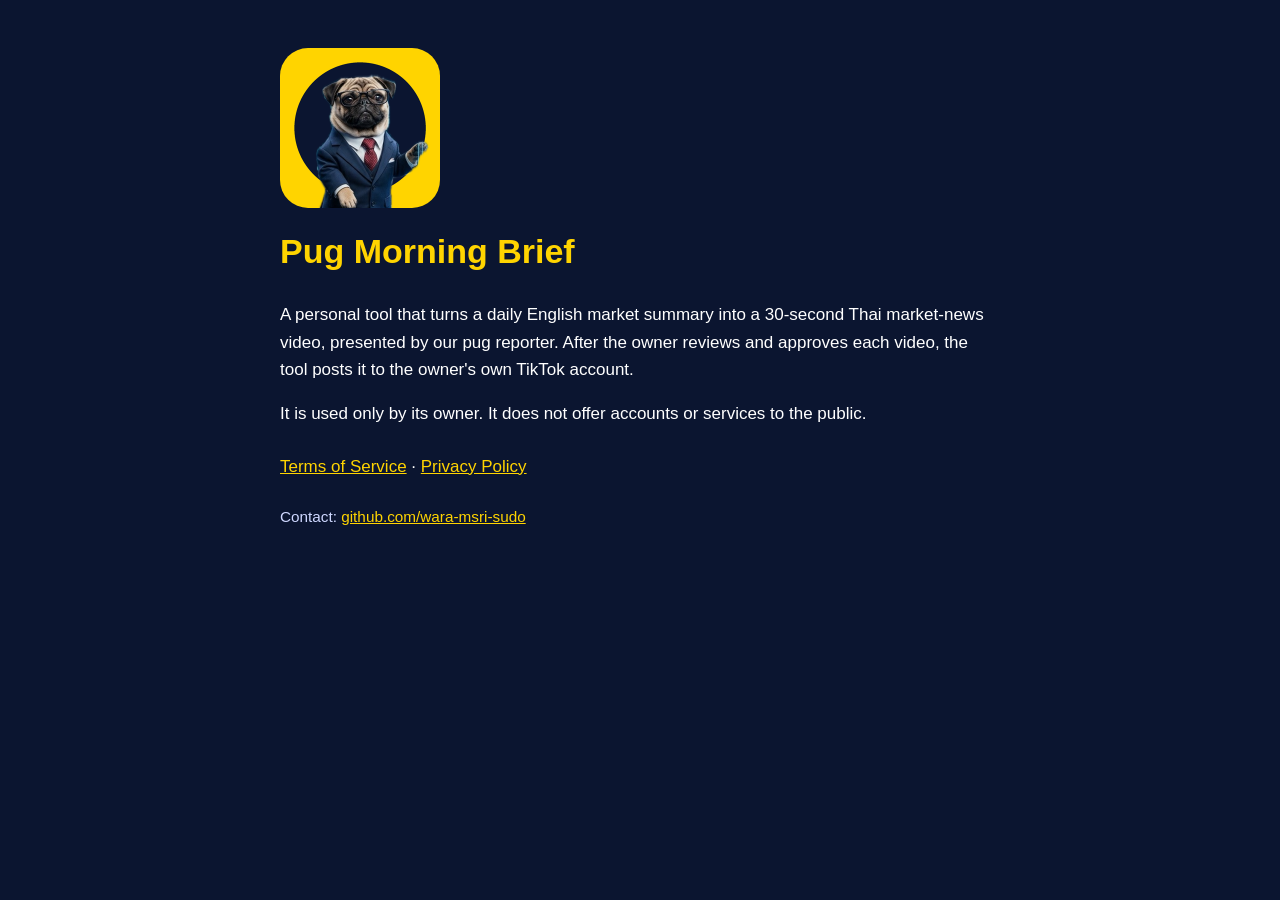
==== index.html @ 4e106224 "Add site pages" ====
<!doctype html>
<html lang="en"><head><meta charset="utf-8"><meta name="viewport" content="width=device-width,initial-scale=1">
<title>Pug Morning Brief</title><link rel="stylesheet" href="style.css"></head>
<body><main>
<img src="icon.png" alt="Pug Morning Brief icon" width="160" height="160">
<h1>Pug Morning Brief</h1>
<p>A personal tool that turns a daily English market summary into a 30-second Thai
market-news video, presented by our pug reporter. After the owner reviews and approves
each video, the tool posts it to the owner's own TikTok account.</p>
<p>It is used only by its owner. It does not offer accounts or services to the public.</p>
<nav><a href="terms.html">Terms of Service</a> · <a href="privacy.html">Privacy Policy</a></nav>
<p class="small">Contact: <a href="https://github.com/wara-msri-sudo">github.com/wara-msri-sudo</a></p>
</main></body></html>
---- style.css ----
body { margin: 0; background: #0b1530; color: #fff; font: 17px/1.6 -apple-system, "Segoe UI", "Noto Sans Thai", sans-serif; }
main { max-width: 720px; margin: 0 auto; padding: 48px 24px; }
h1 { color: #FFD400; margin-top: 8px; }
h2 { color: #FFD400; font-size: 1.15em; margin-top: 1.8em; }
a { color: #FFD400; }
img { border-radius: 28px; }
nav { margin: 1.5em 0; }
.small { color: #cfd8ff; font-size: .9em; }
pre { background: #fff; color: #0b1530; padding: 12px; border-radius: 8px; white-space: pre-wrap; word-break: break-all; }
button { background: #FFD400; color: #0b1530; border: 0; border-radius: 8px; padding: 10px 18px; font-weight: 700; cursor: pointer; }
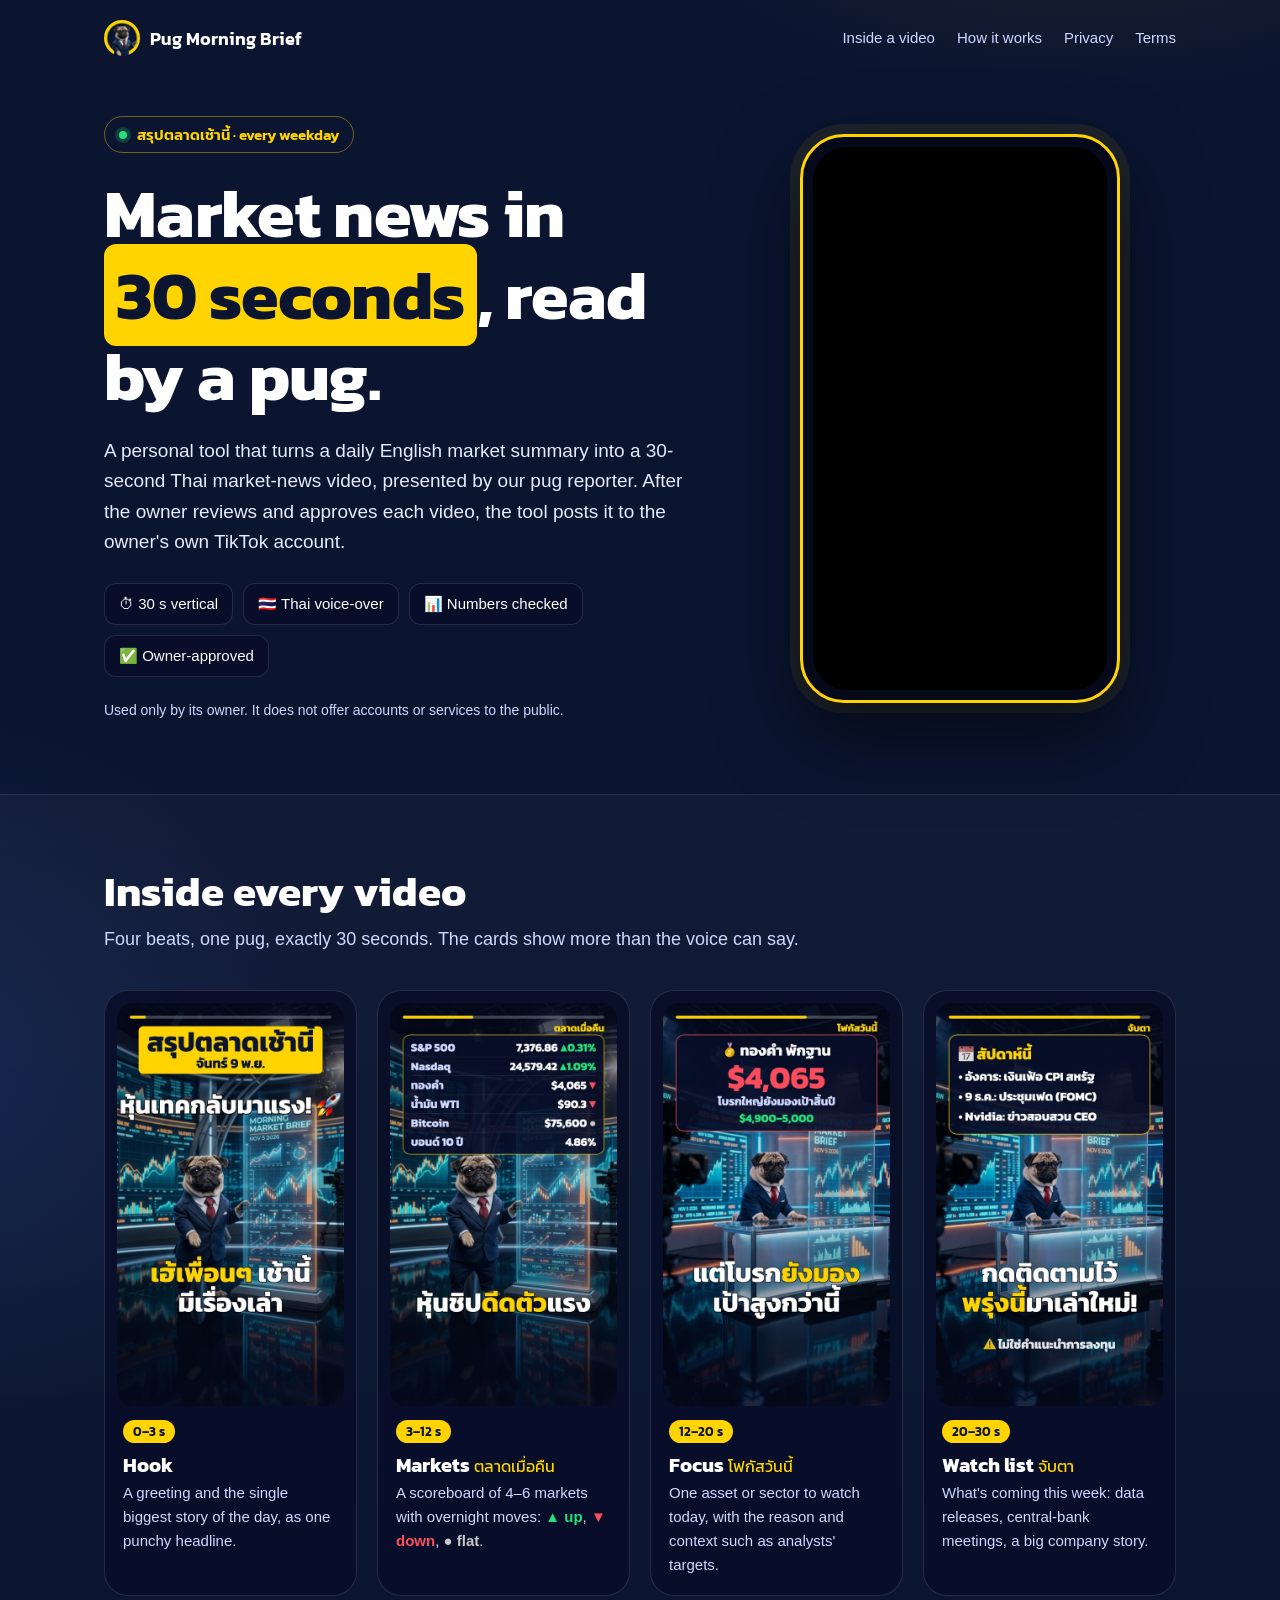
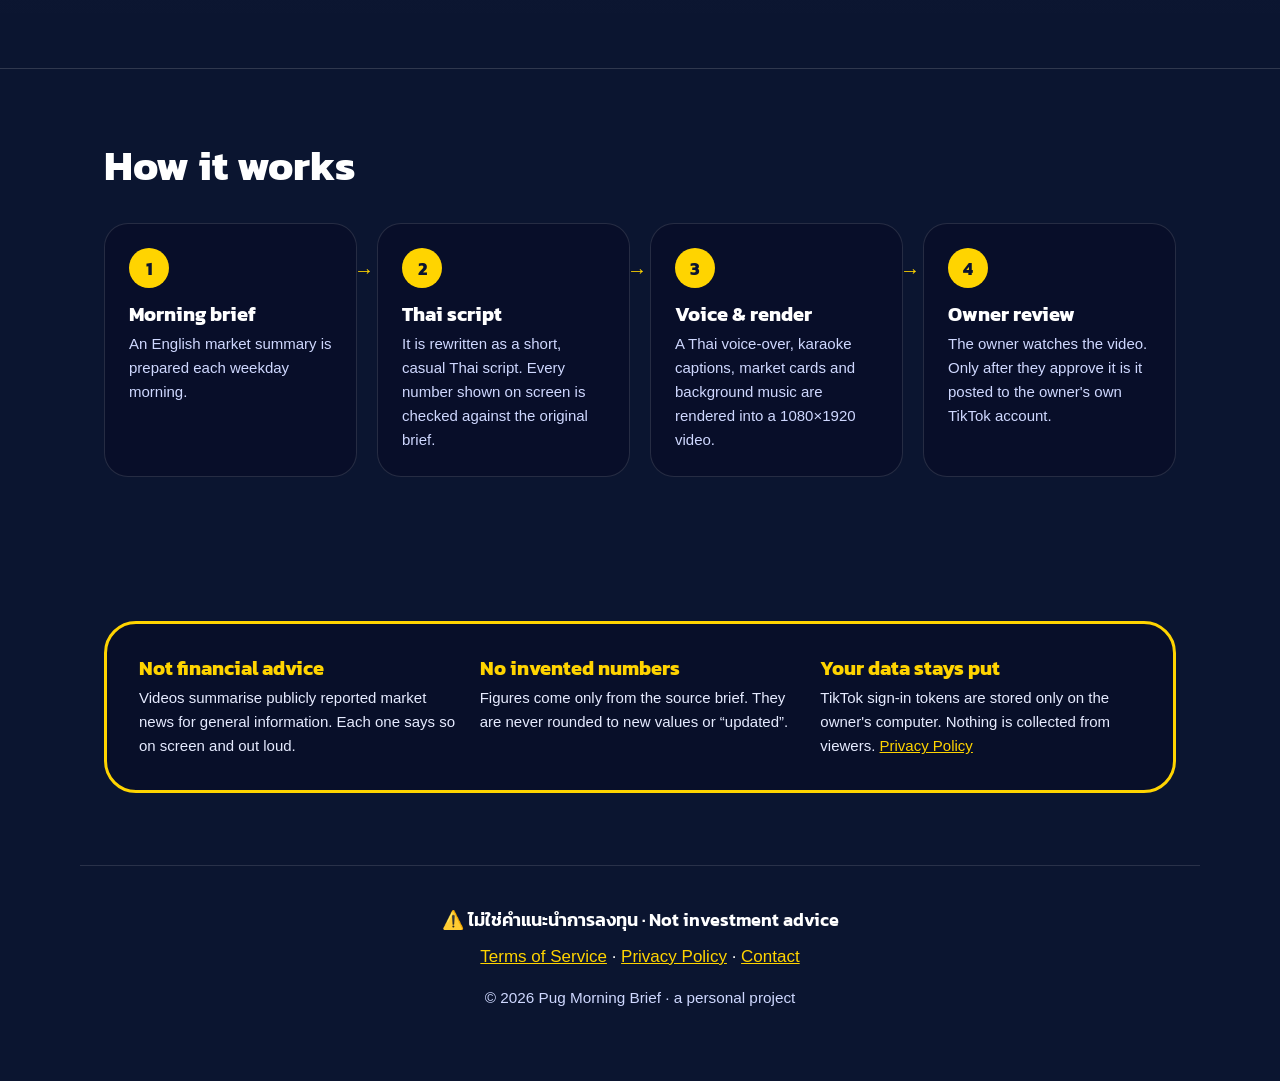
==== commit 92316506: "Landing page redesign" ====
--- a/index.html
+++ b/index.html
@@ -1,13 +1,109 @@
 <!doctype html>
 <html lang="en"><head><meta charset="utf-8"><meta name="viewport" content="width=device-width,initial-scale=1">
-<title>Pug Morning Brief</title><link rel="stylesheet" href="style.css"></head>
-<body><main>
-<img src="icon.png" alt="Pug Morning Brief icon" width="160" height="160">
-<h1>Pug Morning Brief</h1>
-<p>A personal tool that turns a daily English market summary into a 30-second Thai
-market-news video, presented by our pug reporter. After the owner reviews and approves
-each video, the tool posts it to the owner's own TikTok account.</p>
-<p>It is used only by its owner. It does not offer accounts or services to the public.</p>
-<nav><a href="terms.html">Terms of Service</a> · <a href="privacy.html">Privacy Policy</a></nav>
-<p class="small">Contact: <a href="https://github.com/wara-msri-sudo">github.com/wara-msri-sudo</a></p>
-</main></body></html>
+<title>Pug Morning Brief</title>
+<meta name="description" content="A personal tool that turns a daily English market summary into a 30-second Thai market-news video, presented by a pug reporter.">
+<meta property="og:title" content="Pug Morning Brief">
+<meta property="og:description" content="30-second Thai market news, every weekday morning, from our pug reporter.">
+<meta property="og:image" content="app_icon_1024.png">
+<meta name="theme-color" content="#0b1530">
+<link rel="icon" href="icon.png">
+<link rel="preconnect" href="https://fonts.googleapis.com">
+<link rel="preconnect" href="https://fonts.gstatic.com" crossorigin>
+<link rel="stylesheet" href="https://fonts.googleapis.com/css2?family=Kanit:wght@400;600;700&display=swap">
+<link rel="stylesheet" href="style.css"></head>
+<body class="home">
+
+<header class="topbar">
+  <a class="brand" href="index.html"><img src="icon.png" alt="" width="36" height="36">Pug Morning Brief</a>
+  <nav>
+    <a href="#inside">Inside a video</a>
+    <a href="#how">How it works</a>
+    <a href="privacy.html">Privacy</a>
+    <a href="terms.html">Terms</a>
+  </nav>
+</header>
+
+<section class="hero">
+  <div class="hero-copy">
+    <p class="eyebrow"><span class="dot"></span>สรุปตลาดเช้านี้ · every weekday</p>
+    <h1>Market news in <em>30&nbsp;seconds</em>, read by a pug.</h1>
+    <p class="lede">A personal tool that turns a daily English market summary into a 30-second
+    Thai market-news video, presented by our pug reporter. After the owner reviews and approves
+    each video, the tool posts it to the owner's own TikTok account.</p>
+    <ul class="chips">
+      <li>⏱ 30 s vertical</li>
+      <li>🇹🇭 Thai voice-over</li>
+      <li>📊 Numbers checked</li>
+      <li>✅ Owner-approved</li>
+    </ul>
+    <p class="note">Used only by its owner. It does not offer accounts or services to the public.</p>
+  </div>
+
+  <div class="phone" aria-label="Preview frames from a Pug Morning Brief video">
+    <div class="screen">
+      <img src="img/frame_1_hook.jpg" alt="Hook: title bar สรุปตลาดเช้านี้ and the day's headline" width="540" height="960">
+      <img src="img/frame_2_board.jpg" alt="Markets: scoreboard of S&amp;P 500, Nasdaq, gold, oil, Bitcoin and bonds" width="540" height="960" loading="lazy">
+      <img src="img/frame_3_focus.jpg" alt="Focus: big-number card for gold" width="540" height="960" loading="lazy">
+      <img src="img/frame_4_watch.jpg" alt="Outro: this week's watch list and the disclaimer" width="540" height="960" loading="lazy">
+    </div>
+  </div>
+</section>
+
+<section id="inside" class="band">
+  <div class="wrap">
+    <h2>Inside every video</h2>
+    <p class="sub">Four beats, one pug, exactly 30 seconds. The cards show more than the voice can say.</p>
+    <ol class="beats">
+      <li>
+        <img src="img/frame_1_hook.jpg" alt="" width="540" height="960" loading="lazy">
+        <span class="time">0–3 s</span>
+        <h3>Hook</h3>
+        <p>A greeting and the single biggest story of the day, as one punchy headline.</p>
+      </li>
+      <li>
+        <img src="img/frame_2_board.jpg" alt="" width="540" height="960" loading="lazy">
+        <span class="time">3–12 s</span>
+        <h3>Markets <span class="th">ตลาดเมื่อคืน</span></h3>
+        <p>A scoreboard of 4–6 markets with overnight moves: <b class="up">▲ up</b>, <b class="down">▼ down</b>, <b class="flat">● flat</b>.</p>
+      </li>
+      <li>
+        <img src="img/frame_3_focus.jpg" alt="" width="540" height="960" loading="lazy">
+        <span class="time">12–20 s</span>
+        <h3>Focus <span class="th">โฟกัสวันนี้</span></h3>
+        <p>One asset or sector to watch today, with the reason and context such as analysts' targets.</p>
+      </li>
+      <li>
+        <img src="img/frame_4_watch.jpg" alt="" width="540" height="960" loading="lazy">
+        <span class="time">20–30 s</span>
+        <h3>Watch list <span class="th">จับตา</span></h3>
+        <p>What's coming this week: data releases, central-bank meetings, a big company story.</p>
+      </li>
+    </ol>
+  </div>
+</section>
+
+<section id="how" class="wrap">
+  <h2>How it works</h2>
+  <ol class="steps">
+    <li><span class="n">1</span><div><h3>Morning brief</h3><p>An English market summary is prepared each weekday morning.</p></div></li>
+    <li><span class="n">2</span><div><h3>Thai script</h3><p>It is rewritten as a short, casual Thai script. Every number shown on screen is checked against the original brief.</p></div></li>
+    <li><span class="n">3</span><div><h3>Voice &amp; render</h3><p>A Thai voice-over, karaoke captions, market cards and background music are rendered into a 1080×1920 video.</p></div></li>
+    <li><span class="n">4</span><div><h3>Owner review</h3><p>The owner watches the video. Only after they approve it is it posted to the owner's own TikTok account.</p></div></li>
+  </ol>
+</section>
+
+<section class="wrap">
+  <div class="facts">
+    <div><h3>Not financial advice</h3><p>Videos summarise publicly reported market news for general information. Each one says so on screen and out loud.</p></div>
+    <div><h3>No invented numbers</h3><p>Figures come only from the source brief. They are never rounded to new values or “updated”.</p></div>
+    <div><h3>Your data stays put</h3><p>TikTok sign-in tokens are stored only on the owner's computer. Nothing is collected from viewers. <a href="privacy.html">Privacy Policy</a></p></div>
+  </div>
+</section>
+
+<footer class="footer">
+  <p class="disclaimer">⚠️ ไม่ใช่คำแนะนำการลงทุน · Not investment advice</p>
+  <nav><a href="terms.html">Terms of Service</a> · <a href="privacy.html">Privacy Policy</a> · <a href="https://github.com/wara-msri-sudo">Contact</a></nav>
+  <p class="small">© 2026 Pug Morning Brief · a personal project</p>
+</footer>
+
+</body></html>
--- a/style.css
+++ b/style.css
@@ -1,10 +1,103 @@
-body { margin: 0; background: #0b1530; color: #fff; font: 17px/1.6 -apple-system, "Segoe UI", "Noto Sans Thai", sans-serif; }
+:root {
+  --navy: #0b1530; --navy-2: #121e42; --card: rgba(8,14,40,.88); --line: rgba(255,255,255,.12);
+  --yellow: #FFD400; --text: #fff; --muted: #cfd8ff;
+  --up: #22E07A; --down: #FF4D5E; --flat: #C9C9C9;
+  --display: "Kanit", -apple-system, "Segoe UI", "Noto Sans Thai", sans-serif;
+}
+* { box-sizing: border-box; }
+body { margin: 0; background: var(--navy); color: var(--text); font: 17px/1.6 -apple-system, "Segoe UI", "Noto Sans Thai", sans-serif; }
 main { max-width: 720px; margin: 0 auto; padding: 48px 24px; }
-h1 { color: #FFD400; margin-top: 8px; }
-h2 { color: #FFD400; font-size: 1.15em; margin-top: 1.8em; }
-a { color: #FFD400; }
+h1, h2, h3 { font-family: var(--display); line-height: 1.2; }
+h1 { color: var(--yellow); margin-top: 8px; }
+h2 { color: var(--yellow); font-size: 1.15em; margin-top: 1.8em; }
+a { color: var(--yellow); }
 img { border-radius: 28px; }
 nav { margin: 1.5em 0; }
-.small { color: #cfd8ff; font-size: .9em; }
-pre { background: #fff; color: #0b1530; padding: 12px; border-radius: 8px; white-space: pre-wrap; word-break: break-all; }
-button { background: #FFD400; color: #0b1530; border: 0; border-radius: 8px; padding: 10px 18px; font-weight: 700; cursor: pointer; }
+.small { color: var(--muted); font-size: .9em; }
+pre { background: #fff; color: var(--navy); padding: 12px; border-radius: 8px; white-space: pre-wrap; word-break: break-all; }
+button { background: var(--yellow); color: var(--navy); border: 0; border-radius: 8px; padding: 10px 18px; font-weight: 700; cursor: pointer; }
+
+/* ---------- Landing page ---------- */
+.home {
+  background:
+    radial-gradient(900px 600px at 85% -10%, rgba(255,212,0,.14), transparent 60%),
+    radial-gradient(800px 600px at -10% 40%, rgba(64,120,255,.16), transparent 60%),
+    var(--navy);
+}
+.home img { border-radius: 0; }
+.wrap { max-width: 1120px; margin: 0 auto; padding: 72px 24px; }
+
+.topbar { max-width: 1120px; margin: 0 auto; padding: 20px 24px; display: flex; align-items: center; justify-content: space-between; gap: 16px; }
+.brand { display: flex; align-items: center; gap: 10px; color: #fff; text-decoration: none; font: 600 18px var(--display); }
+.home .brand img { border-radius: 50%; }
+.topbar nav { margin: 0; display: flex; gap: 22px; }
+.topbar nav a { color: var(--muted); text-decoration: none; font-size: 15px; }
+.topbar nav a:hover { color: var(--yellow); }
+
+.hero { max-width: 1120px; margin: 0 auto; padding: 40px 24px 72px; display: grid; grid-template-columns: 1.15fr .85fr; gap: 56px; align-items: center; }
+.eyebrow { display: inline-flex; align-items: center; gap: 10px; margin: 0; padding: 6px 14px; border: 1px solid rgba(255,212,0,.4); border-radius: 999px; color: var(--yellow); font: 600 15px var(--display); }
+.dot { width: 8px; height: 8px; border-radius: 50%; background: var(--up); box-shadow: 0 0 0 4px rgba(34,224,122,.2); }
+.hero h1 { color: #fff; font-size: clamp(40px, 6vw, 68px); font-weight: 700; margin: 20px 0 18px; letter-spacing: -.01em; }
+.hero h1 em { font-style: normal; background: var(--yellow); color: var(--navy); padding: 0 .18em; border-radius: .18em; -webkit-box-decoration-break: clone; box-decoration-break: clone; }
+.lede { font-size: 19px; color: #e6ebff; max-width: 34em; margin: 0; }
+.chips { list-style: none; padding: 0; margin: 26px 0 0; display: flex; flex-wrap: wrap; gap: 10px; }
+.chips li { padding: 8px 14px; border-radius: 12px; background: var(--card); border: 1px solid var(--line); font-size: 15px; }
+.note { color: var(--muted); font-size: 14px; margin: 22px 0 0; }
+
+/* Phone mock-up cycling through the four frames */
+.phone { justify-self: center; width: min(320px, 78vw); aspect-ratio: 9 / 16; padding: 10px; border-radius: 44px; background: #05091a; border: 3px solid var(--yellow); box-shadow: 0 30px 80px rgba(0,0,0,.55), 0 0 0 10px rgba(255,212,0,.08); }
+.screen { position: relative; width: 100%; height: 100%; border-radius: 34px; overflow: hidden; background: #000; }
+.screen img { position: absolute; inset: 0; width: 100%; height: 100%; object-fit: cover; opacity: 0; animation: cycle 12s infinite; }
+.screen img:nth-child(1) { animation-delay: 0s; }
+.screen img:nth-child(2) { animation-delay: 3s; }
+.screen img:nth-child(3) { animation-delay: 6s; }
+.screen img:nth-child(4) { animation-delay: 9s; }
+@keyframes cycle { 0% { opacity: 0; } 4%, 25% { opacity: 1; } 29%, 100% { opacity: 0; } }
+@media (prefers-reduced-motion: reduce) {
+  .screen img { animation: none; }
+  .screen img:first-child { opacity: 1; }
+}
+
+.home h2 { color: #fff; font-size: clamp(30px, 4vw, 42px); margin: 0 0 8px; }
+.sub { color: var(--muted); margin: 0 0 36px; font-size: 18px; }
+
+.band { background: linear-gradient(180deg, rgba(255,255,255,.03), rgba(255,255,255,0)); border-top: 1px solid var(--line); border-bottom: 1px solid var(--line); }
+.beats { list-style: none; padding: 0; margin: 0; display: grid; grid-template-columns: repeat(4, 1fr); gap: 20px; }
+.beats li { background: var(--card); border: 1px solid var(--line); border-radius: 24px; padding: 12px 12px 18px; }
+.beats img { width: 100%; height: auto; aspect-ratio: 9 / 16; object-fit: cover; border-radius: 16px; display: block; }
+.time { display: inline-block; margin: 14px 6px 0; padding: 2px 10px; border-radius: 999px; background: var(--yellow); color: var(--navy); font: 600 13px var(--display); }
+.beats h3 { margin: 8px 6px 4px; font-size: 20px; }
+.beats p { margin: 0 6px; color: var(--muted); font-size: 15px; }
+.th { color: var(--yellow); font-weight: 400; font-size: 16px; }
+.up { color: var(--up); } .down { color: var(--down); } .flat { color: var(--flat); }
+
+.steps { list-style: none; padding: 0; margin: 32px 0 0; display: grid; grid-template-columns: repeat(4, 1fr); gap: 20px; counter-reset: none; }
+.steps li { position: relative; display: flex; flex-direction: column; gap: 14px; padding: 24px; border-radius: 24px; background: var(--card); border: 1px solid var(--line); }
+.steps li:not(:last-child)::after { content: "→"; position: absolute; right: -18px; top: 30px; color: var(--yellow); font-size: 20px; }
+.n { width: 40px; height: 40px; border-radius: 50%; display: grid; place-items: center; background: var(--yellow); color: var(--navy); font: 700 18px var(--display); }
+.steps h3 { margin: 0 0 6px; font-size: 20px; }
+.steps p { margin: 0; color: var(--muted); font-size: 15px; }
+
+.facts { display: grid; grid-template-columns: repeat(3, 1fr); gap: 20px; padding: 32px; border-radius: 32px; border: 3px solid var(--yellow); background: var(--card); }
+.facts h3 { margin: 0 0 6px; color: var(--yellow); font-size: 20px; }
+.facts p { margin: 0; color: #e6ebff; font-size: 15px; }
+
+.footer { max-width: 1120px; margin: 0 auto; padding: 40px 24px 56px; text-align: center; border-top: 1px solid var(--line); }
+.footer nav { margin: 10px 0; }
+.disclaimer { font: 600 18px var(--display); margin: 0; }
+
+@media (max-width: 900px) {
+  .hero { grid-template-columns: 1fr; gap: 40px; padding-top: 16px; }
+  .beats { grid-template-columns: repeat(2, 1fr); }
+  .steps { grid-template-columns: 1fr 1fr; }
+  .steps li::after { display: none; }
+  .facts { grid-template-columns: 1fr; }
+}
+@media (max-width: 560px) {
+  .topbar nav a[href^="#"] { display: none; }
+  .wrap { padding: 56px 16px; }
+  .hero, .topbar, .footer { padding-left: 16px; padding-right: 16px; }
+  .beats { gap: 12px; }
+  .beats p { font-size: 14px; }
+  .steps { grid-template-columns: 1fr; }
+}
